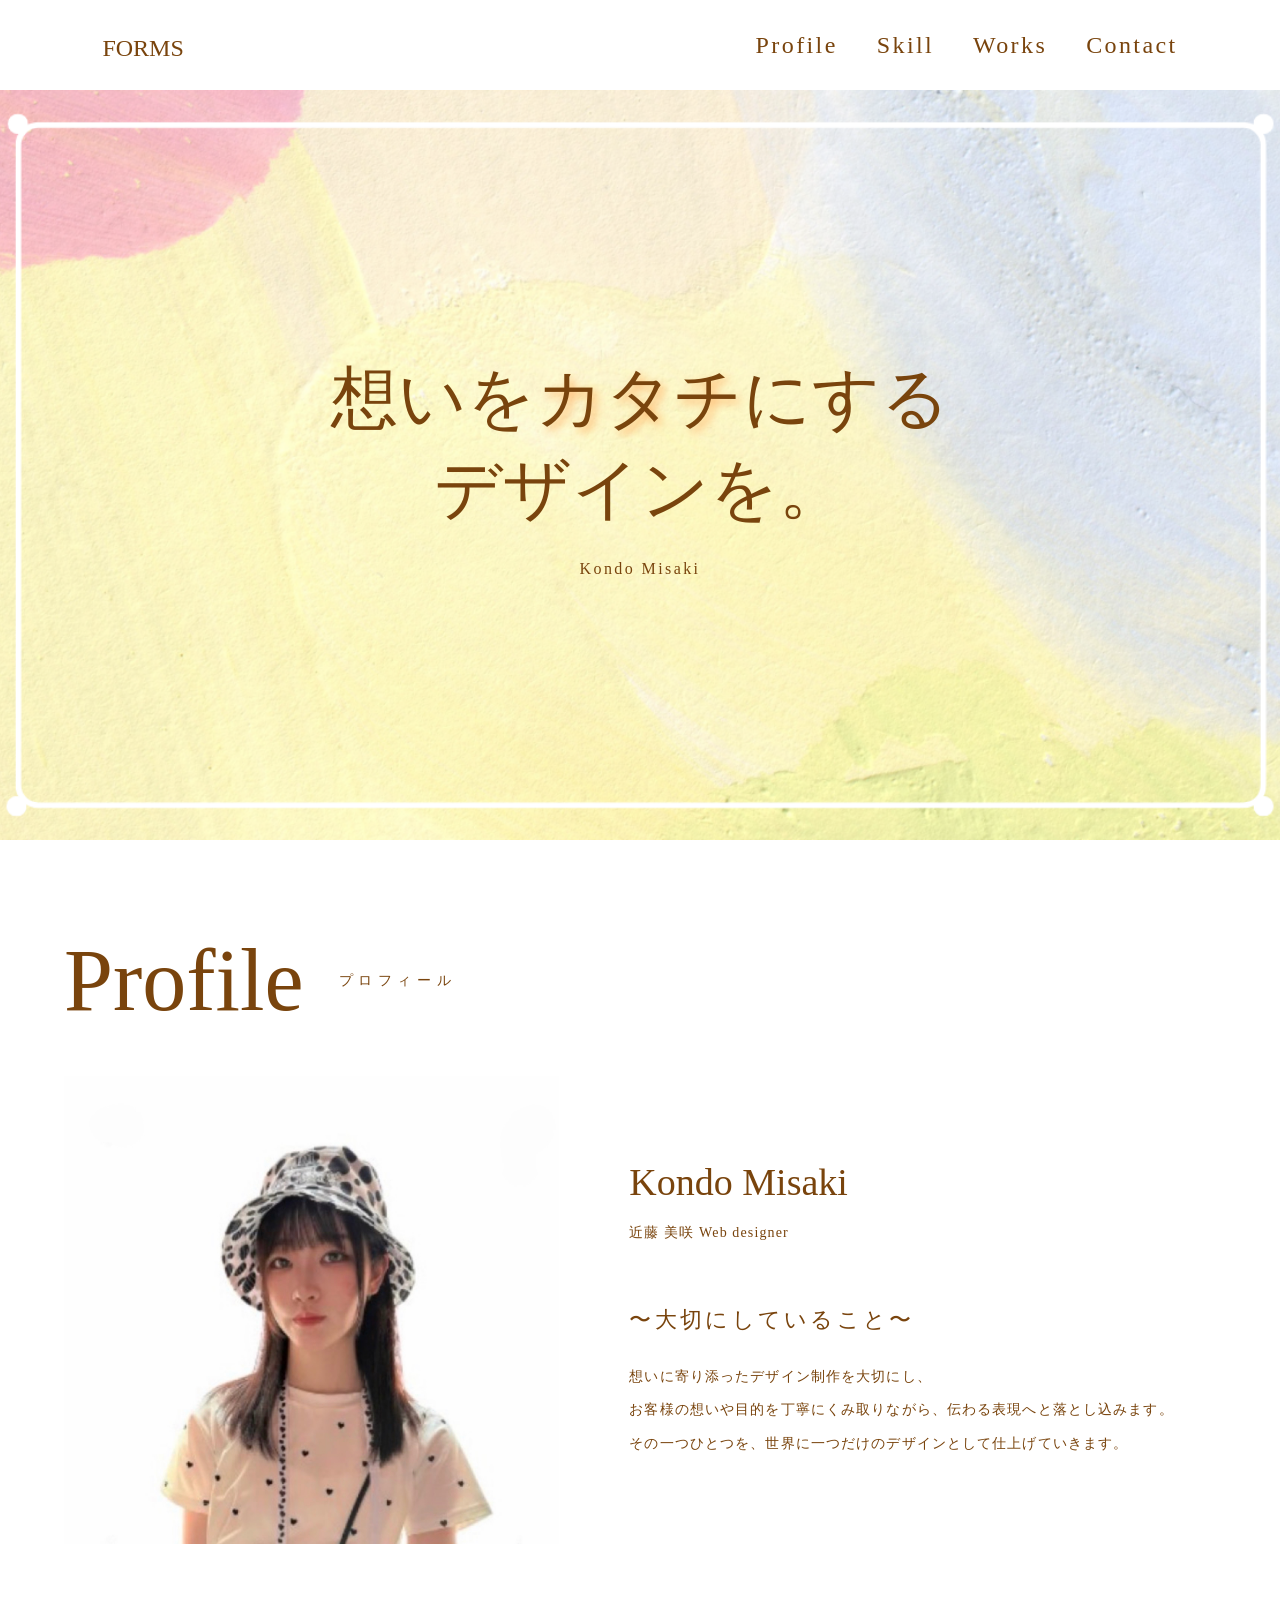
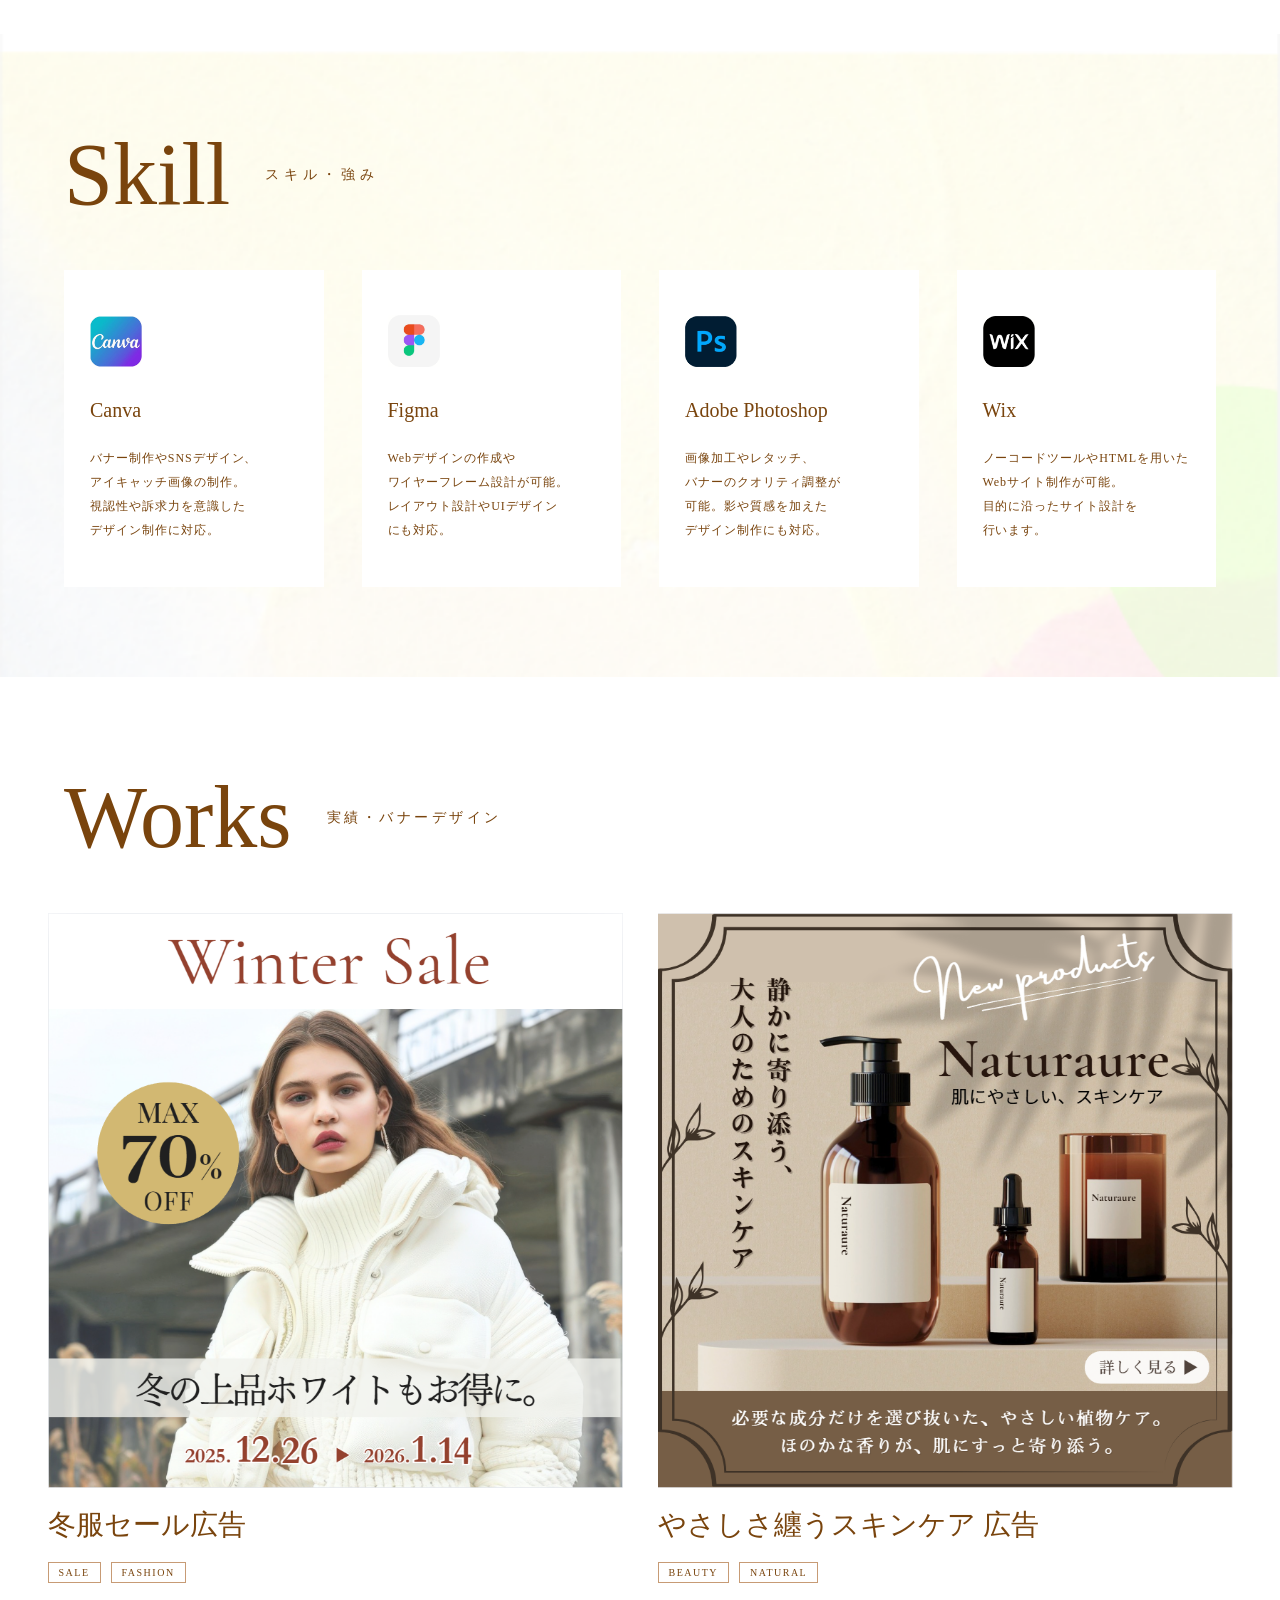
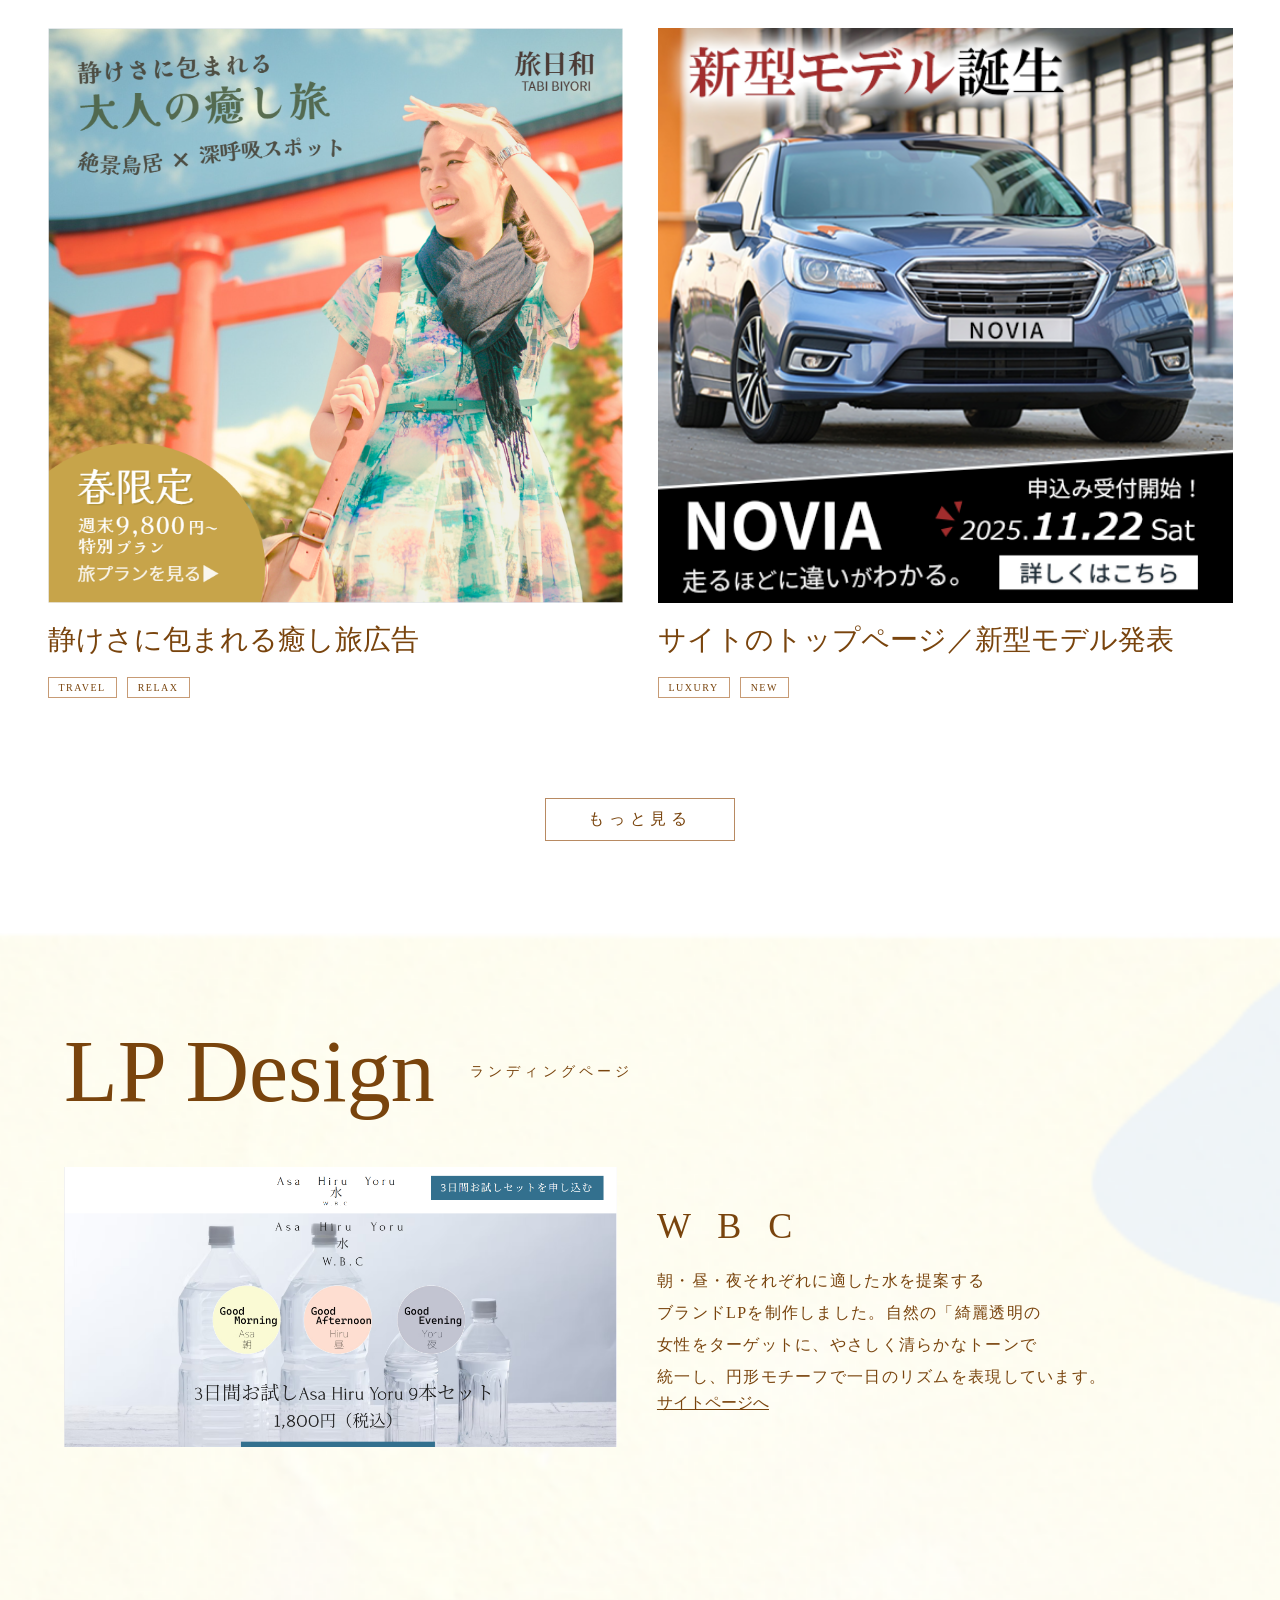
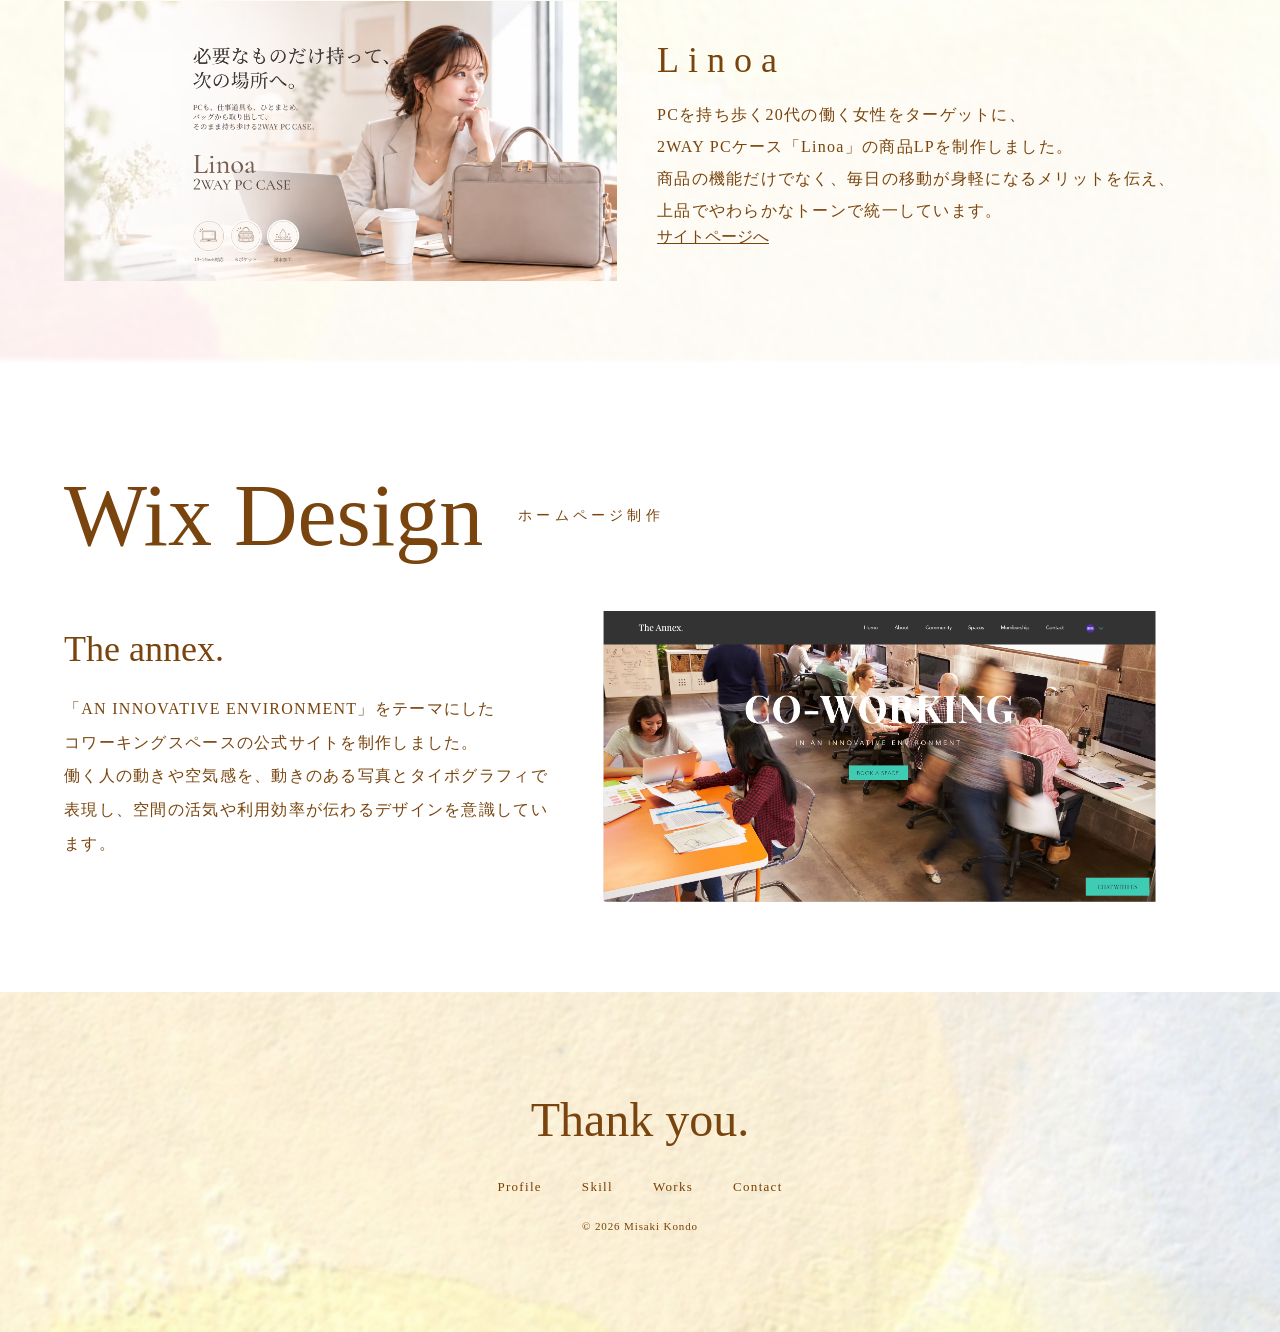
==== index.html @ 8330319a "Update index.html" ====
<!DOCTYPE html>
<html lang="ja">
  <head>
    <meta charset="utf-8">
    <meta name="viewport" content="width=device-width, initial-scale=1.0">
    <title>Portfolio Design</title>
    <link rel="stylesheet" href="css/portoforio.css">
    <link rel="icon" href="css/favicon02.png" type="css/png">
  </head>
    
  <body>
    <header class="header">
     <div class="header-inner">
       <h1 class="logo">
         <a href="#top">FORMS</a>
       </h1>

    <nav class="nav">
      <a href="#profile">Profile</a>
      <a href="#skill">Skill</a>
      <a href="#works">Works</a>
      <a href="contact.html">Contact</a>
    </nav>
  </div>
</header>

   <section id="top" class="hero">
    <div class="frame">
      <span class="dot-left-bottom"></span>
      <span class="dot-right-bottom"></span>

      <div>
        <h1 class="hero-text">
          想いを<span>カタチ</span>にする<br>
          デザインを。
        </h1>
        <p class="name">Kondo Misaki</p>
      </div>
    </div>
  </section>
    <section id="profile" class="profile">
  <div class="profile-title">
    <h2>Profile</h2>
    <span>プロフィール</span>
  </div>

  <div class="profile-inner">
    <div class="profile-image">
      <img src="css/profile.JPEG" alt="プロフィール写真">
    </div>

    <div class="profile-text">
      <h3>Kondo Misaki</h3>
      <p class="job">近藤 美咲  Web designer</p>

      <h4>〜大切にしていること〜</h4>

      <p>
        想いに寄り添ったデザイン制作を大切にし、<br>
        お客様の想いや目的を丁寧にくみ取りながら、伝わる表現へと落とし込みます。<br>
        その一つひとつを、世界に一つだけのデザインとして仕上げていきます。
      </p>
    </div>
  </div>
</section>
<section id="skill" class="skill">
  <div class="skill-title">
    <h2>Skill</h2>
    <span>スキル・強み</span>
  </div>

  <div class="skill-list">
    <div class="skill-card">
      <img src="css/canva.png" alt="Canva">
      <h3>Canva</h3>
      <p>
        バナー制作やSNSデザイン、<br>
        アイキャッチ画像の制作。<br>
        視認性や訴求力を意識した<br>
        デザイン制作に対応。
      </p>
    </div>

    <div class="skill-card">
      <img src="css/figma.png" alt="Figma">
      <h3>Figma</h3>
      <p>
        Webデザインの作成や<br>
        ワイヤーフレーム設計が可能。<br>
        レイアウト設計やUIデザイン<br>
        にも対応。
      </p>
    </div>

    <div class="skill-card">
      <img src="css/Photoshop.png" alt="Adobe Photoshop">
      <h3>Adobe Photoshop</h3>
      <p>
        画像加工やレタッチ、<br>
        バナーのクオリティ調整が<br>
        可能。影や質感を加えた<br>
        デザイン制作にも対応。
      </p>
    </div>

    <div class="skill-card">
      <img src="css/wix.png" alt="Wix">
      <h3>Wix</h3>
      <p>
        ノーコードツールやHTMLを用いた<br>
        Webサイト制作が可能。<br>
        目的に沿ったサイト設計を<br>
        行います。
      </p>
    </div>
  </div>
</section>

<section id="works" class="works">
  <div class="works-title">
    <h2>Works</h2>
    <span>実績・バナーデザイン</span>
  </div>

 <!-- 最初から表示 -->
  <div class="works-list">
    <div class="work-item"
         data-title="冬服セール広告"
         data-purpose="SNS上でSALEを認識させ、サイトへのアクセス・クリックを促し、購入につなげること。"
         data-media="Instagram（フィード投稿/広告）"
         data-target="20代後半〜30代前半の都内勤務の女性。
                      淡色コーデや大人っぽいキレイめシンプルを好み、安さよりも上質さや品の良さを重視する層を想定しています。"
         data-message="ブランドの上品な世界観を保ちながら、冬の上質なアイテムを特別価格で購入できること。"
         data-point="ホワイト・ベージュ・グレージュの淡いニュアンスカラーで統一。
                     70%OFFはアンティークゴールドで強調しながら上品さを維持しました。
                     欧文フォントや余白を活かし、静かな空気感とブランドらしい高級感を表現しています。"
         data-tool="Canva"
      　 data-time="約3時間">
      
     <img src="css/work01.jpg.png" alt="冬服セール広告">
     <h3>冬服セール広告</h3>
     
     <div class="tags">
        <span>SALE</span>
        <span>FASHION</span>
     </div>
    </div>

    <div class="work-item"
     　  data-title="やさしさ纏うスキンケア 広告"
         data-purpose="SNS上で商品のナチュラルでやさしい使用感を視覚的に伝え、商品詳細ページへの遷移（クリック）を促すこと。"
         data-media="Instagram（フィード投稿/広告）"
         data-target="30代都内勤務の女性。
                       忙しい毎日の中で肌のゆらぎを感じており、肌への負担が少ない成分やオーガニック系のスキンケアを重視。
                      Instagramで商品を知った際は、成分やブランドのこだわりまで確認してから購入を検討する慎重な層を想定しています。"
  　　   data-message="やさしい植物成分で、肌にそっと寄り添うスキンケアできること。"
         data-point="背景と商品の色調を統一し、ナチュラルで穏やかな印象に仕上げました。
                     文字にはダークブラウンを使用し、落ち着きと上品さを演出。「やさしさ」「肌にとけこむ」といった感覚的な表現で使用感を想起させ、背景にはリーフシャドウを取り入れることで、自然光の柔らかさと上質感を表現しています。"
         data-tool="Canva"
      　 data-time="約4時間">
      
      <img src="css/work02.jpg.png" alt="スキンケア広告">
      <h3>やさしさ纏うスキンケア 広告</h3>
      <div class="tags">
        <span>BEAUTY</span>
        <span>NATURAL</span>
      </div>
    </div>

    <div class="work-item"
      data-title="静けさに包まれる癒し旅広告"
      data-purpose="旅行プランの魅力を視覚的に伝え、旅行プラン詳細ページへのクリックを促すこと。"
      data-media="Instagram（フィード投稿／広告）"
      data-target="都内で働く28歳の事務職女性。
                   日々の忙しさから心身の疲れを感じており、派手な旅行や写真映えよりも、自分自身を整えられる癒しの時間を求めている層を想定。神社や自然が好きで、Instagramの旅行アカウントや癒し系の旅コンテンツを日常的に閲覧している女性をターゲットにしています。"
      data-message="深呼吸したくなるような自然と神社に触れ、心を整えられる癒し旅。"
      data-point="鳥居の赤と背景のブルーを活かすため、テキスト部分には柔らかなクリーム系のカラーを使用し、落ち着いたブラウンの文字で癒しとレトロ感を表現しました。「旅日和」のロゴと葉のモチーフを取り入れ、季節感とデザイン全体の統一感を演出。写真を画面いっぱいに配置することで、旅先の空気感や開放感が伝わるレイアウトにしています。また、旅の情景を想像できる具体的な言葉を取り入れ、バナーを見た瞬間に旅先で過ごす時間をイメージできるよう意識しました。"
      data-tool="Canva"
      data-time="約3時間">
      
      <img src="css/work03.jpg.png" alt="旅行広告">
      <h3>静けさに包まれる癒し旅広告</h3>
      <div class="tags">
        <span>TRAVEL</span>
        <span>RELAX</span>
      </div>
    </div>

    <div class="work-item"
         data-title="新型モデル発表"
         data-purpose="ユーザーが「NOVIAの新型車についてもっと知りたい」と感じ、実際に詳細ページをクリックし、試乗・申込み・購入などの行動につなげること。"
         data-media="自社公式サイトのトップページ"
         data-target="40代男性。会社員（都心勤務） 平日は仕事で車を使う機会が少ないが、 週末には家族とのドライブや趣味の時間を楽しみたい層。 
                      仕事でも家庭でも“安心感と信頼”を大切にし、見た目だけでなく品質・性能にもこだわるタイプを想定しています。"
         data-message="NOVIAの新型モデルが登場した というニュース。"
         data-point="写真の印象を壊さないシンプルな構成。黒帯レイアウトでコントラストを強調。赤文字＋白文字の配色バランス。ナンバープレートにブランド名を配置し信頼感を演出。"
         data-tool="Photoshop"
      　 data-time="約4時間">
      
      <img src="css/work04.jpg.png" alt="車サイト">
      <h3>サイトのトップページ／新型モデル発表</h3>
      <div class="tags">
        <span>LUXURY</span>
        <span>NEW</span>
      </div>
    </div>

    <div class="work-item hidden-work"
         data-title="秋のご褒美キャンプ広告"
         data-purpose="期間限定のキャンププランへの興味を高め、詳細ページへのクリックを促すこと。"
         data-media="Instagram（フィード投稿/広告）"
         data-target="20代の女性。SNS投稿や写真映え、友人との共有を楽しむ層。社会人1〜5年目程度で、気軽に楽しめる非日常体験や週末レジャーを求めている人を想定しています。"
     　　data-message="自然の中で、1泊2日BBQ付きの特別な週末を気軽に楽しめること。"
         data-point="緑色をアクセントに使用し、自然や安心感を印象づけ。
                    “自然の中での体験＝癒しと楽しさ”を一目で伝えられるよう構成。
                     期間限定やBBQ付きなどの具体的な情報を入れ、行動を促す導線を意識しました。"
         data-tool="Canva"
      　 data-time="約3時間">
      
      <img src="css/work05.jpg.png" alt="キャンプ広告">
      <h3>秋のご褒美キャンプ広告</h3>
      <div class="tags">
        <span>TRAVEL</span>
        <span>OUTDOOR</span>
      </div>
    </div>

    <div class="work-item hidden-work"
      　 data-title="映画・音楽コンテンツ告知"
         data-purpose="Instagramストーリーズ上で映画や音楽などのコンテンツの世界観を印象的に伝え、作品への興味・関心を高めること。"
         data-media="Instagramストーリーズ広告"
         data-target="25歳の会社員女性。仕事帰りなどにInstagramを見ることが多く、映画や音楽が好きな人。日常の中にある心が動く瞬間を大切にし、共感した映像や投稿をシェアすることも楽しむ層を想定しています。"
         data-message="日常の中にある『心が動く一瞬の美しさ』を感じてもらうこと。"
         data-point="背景の奥行きと光の流れによって、世界が動き出すような瞬間を表現しました。白とゴールドを基調にすることで透明感と上質感を演出し、英語タイトル「THE MOMENT BEGINS」で映画のような余韻を表現。ハッシュタグを取り入れることでInstagramストーリーズに馴染む親しみやすさを持たせ、スマートフォンの縦長画面でも世界観が印象に残るよう、余白と文字配置のバランスを意識しました。"
         data-tool="Photoshop"
      　 data-time="約3時間">
      
      <img src="css/work06.jpg.png" alt="映画・音楽コンテンツ告知">
      <h3>映画・音楽コンテンツ告知</h3>
      <div class="tags">
        <span>ENTERTAINMENT</span>
        <span>MOVIE</span>
      </div>
    </div>

    <div class="work-item hidden-work"
         data-title="夏期講習広告"
         data-purpose="夏期講習への関心を高め、申込ページへのアクセスと申込フォームの送信につなげること。"
         data-media="塾の公式サイト（トップページ／夏期講習特設ページ）"
         data-target="中学2〜3年生の受験生。部活動の引退をきっかけに本格的な受験勉強を意識し始め、志望校はある程度決まっているものの、苦手科目や今後の学習に不安を感じている層を想定しています。"
         data-message="7/20開講。7/18までの申込で教材費無料。"
         data-point="「7/20 Sat. START!」を視覚の入口として配置し、「開始日 → 教材費無料 → 夏期講習」の順に情報を読み取れるよう視線の流れを設計しました。写真の明るさとブルーを基調とした配色で、教育サービスとしての清潔感と信頼感を演出。
                     さらに「教材費無料」には濃いブルーを使用し、申込期限とあわせて特典の価値が一目で伝わるよう意識しました。"
         data-tool="Canva"
      　 data-time="約3時間">
      
      <img src="css/work07.jpg.png" alt="夏期講習広告">
      <h3>夏期講習広告</h3>
      <div class="tags">
        <span>EDUCATION</span>
        <span>SCHOOL</span>
      </div>
    </div>

    <div class="more-btn-wrap">
     <button type="button" id="moreBtn" class="more-btn">
       もっと見る
     </button>
    </div>
  </div>

</section>

<!-- Works 詳細ポップアップ -->
<div class="work-modal" id="workModal">

  <div class="work-modal-overlay"></div>

  <div class="work-modal-content">

    <button type="button"
            class="work-modal-close"
            aria-label="閉じる">
      ×
    </button>

    <div class="work-modal-image">
      <img id="modalImage" src="" alt="">
    </div>

    <div class="work-modal-text">

      <p class="modal-label">WORK DETAIL</p>

      <h2 id="modalTitle"></h2>

        <dl class="work-detail">
          
        <div>
          <dt>目的</dt>
          <dd id="modalPurpose"></dd>
        </div>

        <div>
          <dt>掲載媒体</dt>
          <dd id="modalMedia"></dd>
        </div>

        <div>
          <dt>ターゲット</dt>
          <dd id="modalTarget"></dd>
        </div>

        <div>
         <dt>訴求内容</dt>
         <dd id="modalMessage"></dd>
        </div>

        <div>
          <dt>制作ポイント</dt>
          <dd id="modalPoint"></dd>
        </div>

        <div>
          <dt>使用ツール</dt>
          <dd id="modalTool"></dd>
        </div>
        
        <div>
          <dt>制作時間</dt>
          <dd id="modalTime"></dd>
        </div>

      </dl>

    </div>

  </div>
</div>

<section class="lp-design">
  <div class="lp-title">
    <h2>LP Design</h2>
    <span>ランディングページ</span>
  </div>

  <div class="lp-list">

    <!-- 1作品目：WBC -->
    <div class="lp-inner lp-work"
     data-title="WBC"
     data-purpose="朝・昼・夜それぞれの生活シーンに合わせた商品の魅力を伝え、商品購入につなげること。"
     data-media="ランディングページ"
     data-target="自然体で上質な暮らしを好み、日常の中で健康や美容を意識している女性を想定しています。"
     data-message="朝・昼・夜、それぞれの時間に寄り添う水のある暮らし。"
     data-point="自然の『綺麗透明』をイメージし、やさしく清らかなトーンで統一しました。朝・昼・夜それぞれに適した水を円形モチーフで表現し、一日の流れが視覚的に伝わるよう意識しています。"
     data-time="約2週間"
     data-tool="デザイン：Figma ／ 実装：Wix">

      <div class="lp-image">
          <img src="css/lp-design.jpg.png" alt="WBCランディングページ">
      </div>

      <div class="lp-text">
        <h3>W B C</h3>

        <p>
          朝・昼・夜それぞれに適した水を提案する<br>
          ブランドLPを制作しました。自然の「綺麗透明の<br>
          女性をターゲットに、やさしく清らかなトーンで<br>
          統一し、円形モチーフで一日のリズムを表現しています。
        </p>

        <a
          href="https://miss20020422.wixsite.com/w-b-c"
          class="lp-site-btn"
          target="_blank"
          rel="noopener noreferrer">
          サイトページへ
        </a>
      </div>

    </div>


    <!-- 2作品目：Linoa -->
    <div class="lp-inner lp-work lp-second"
     data-title="Linoa"
     data-purpose="PCを持ち歩く働く女性に、2WAY PCケースの機能性と持ち運びやすさを伝え、商品購入につなげること。"
     data-media="ランディングページ"
     data-target="PCを持ち歩く20代の働く女性。通勤や外出時にPCや仕事道具を持ち歩くことが多く、機能性だけでなくデザイン性も重視する層を想定しています。"
     data-message="必要なものだけ持って、次の場所へ。毎日の移動を身軽にする2WAY PCケース。"
     data-point="働く女性をターゲットに、ベージュやブラウンを中心とした柔らかな配色で統一しました。商品の機能だけでなく、実際の使用シーンをイメージできる写真やコピーを取り入れ、上品さと使いやすさの両方が伝わるよう意識しています。"
     data-time="約2週間"
     data-tool="デザイン：Figma ／ 実装：Wix">

      <div class="lp-image">
          <img src="css/lp-design02.jpg.png" alt="Linoaランディングページ">
      </div>

      <div class="lp-text">
        <h3>Linoa</h3>

        <p>
          PCを持ち歩く20代の働く女性をターゲットに、<br>
          2WAY PCケース「Linoa」の商品LPを制作しました。<br>
          商品の機能だけでなく、毎日の移動が身軽になるメリットを伝え、<br>
          上品でやわらかなトーンで統一しています。
        </p>
        
        <a
          href="https://miss20020422.wixsite.com/linoa-2way-pc-case"
          class="lp-site-btn"
          target="_blank"
          rel="noopener noreferrer">
          サイトページへ
        </a>
      </div>

    </div>

  </div>
</section>
    
<section class="wix-design">
  <div class="wix-title">
    <h2>Wix Design</h2>
    <span>ホームページ制作</span>
  </div>

<div class="wix-list">

  <!-- 最初から表示する作品 -->
  <div class="wix-inner">
    <div class="wix-text">
      <h3>The annex.</h3>

      <p>
        「AN INNOVATIVE ENVIRONMENT」をテーマにした<br>
        コワーキングスペースの公式サイトを制作しました。<br>
        働く人の動きや空気感を、動きのある写真とタイポグラフィで<br>
        表現し、空間の活気や利用効率が伝わるデザインを意識しています。
      </p>
    </div>

    <div class="wix-image">
      <a
        href="https://miss20020422.wixsite.com/the-annex"
        target="_blank"
        rel="noopener noreferrer"
      >
       <img src="css/wix-design.jpg.png" alt="Wix制作実績">
      </a>
    </div>
  </div>

  <!-- 追加作品：最初は非表示 -->
   <div class="wix hidden-wix-work">
    <!-- 追加作品 -->
   </div>
</div>

<!--
<div class="wix-more-btn-wrap">
  <button type="button" id="wixMoreBtn" class="more-btn">
    もっと見る
  </button>
</div>
-->
</section>

<footer class="footer">
  <div class="footer-inner">
    <h2>Thank you.</h2>

    <nav class="footer-nav">
      <a href="#profile">Profile</a>
      <a href="#skill">Skill</a>
      <a href="#Works">Works</a>
      <a href="#contact-form.html">Contact</a>
    </nav>

    <p class="copy">© 2026 Misaki Kondo</p>
  </div>
</footer>

<script>
document.addEventListener("DOMContentLoaded", function () {

  /* =========================
     バナー「もっと見る」
  ========================= */

  const moreBtn = document.getElementById("moreBtn");
  const hiddenWorks = document.querySelectorAll(".hidden-work");

  if (moreBtn) {
    moreBtn.addEventListener("click", function () {

      hiddenWorks.forEach(function (work) {
        work.classList.add("show");
      });

      moreBtn.style.display = "none";
    });
  }


  /* =========================
     Works 詳細モーダル
  ========================= */

  const workItems = document.querySelectorAll(".work-item");
  const workModal = document.getElementById("workModal");

  const modalImage = document.getElementById("modalImage");
  const modalTitle = document.getElementById("modalTitle");
  const modalPurpose = document.getElementById("modalPurpose");
  const modalMedia = document.getElementById("modalMedia");
  const modalTarget = document.getElementById("modalTarget");
  const modalMessage = document.getElementById("modalMessage");
  const modalPoint = document.getElementById("modalPoint");
  const modalTool = document.getElementById("modalTool");
  const modalTime = document.getElementById("modalTime");

  const modalClose = document.querySelector(".work-modal-close");
  const modalOverlay = document.querySelector(".work-modal-overlay");


  if (workModal) {

    workItems.forEach(function (item) {

      const image = item.querySelector("img");

      if (!image) return;

      image.addEventListener("click", function () {

        modalImage.src = image.src;
        modalImage.alt = image.alt;

        modalTitle.textContent =
          item.dataset.title || "";

        modalPurpose.textContent =
          item.dataset.purpose || "";

        modalMedia.textContent =
          item.dataset.media || "";

        modalTarget.textContent =
          item.dataset.target || "";

        modalMessage.textContent =
          item.dataset.message || "";

        modalPoint.textContent =
          item.dataset.point || "";

        modalTool.textContent =
          item.dataset.tool || "";

        modalTime.textContent =
          item.dataset.time || "";

        workModal.classList.add("show");

        document.body.style.overflow = "hidden";
      });

    });

  }


  /* =========================
     モーダルを閉じる
  ========================= */

  function closeWorkModal() {

    if (!workModal) return;

    workModal.classList.remove("show");

    document.body.style.overflow = "";
  }


  if (modalClose) {
    modalClose.addEventListener(
      "click",
      closeWorkModal
    );
  }


  if (modalOverlay) {
    modalOverlay.addEventListener(
      "click",
      closeWorkModal
    );
  }

});
</script>
    
<script>
  // LP作品
  const lpMoreBtn = document.getElementById("lpMoreBtn");
  const hiddenLpWorks =
    document.querySelectorAll(".hidden-lp-work");

  if (lpMoreBtn) {
    lpMoreBtn.addEventListener("click", function () {
      hiddenLpWorks.forEach(function (work) {
        work.classList.add("show");
      });

      lpMoreBtn.style.display = "none";
    });
  }

  // Wix作品
  const wixMoreBtn = document.getElementById("wixMoreBtn");
  const hiddenWixWorks =
    document.querySelectorAll(".hidden-wix-work");

  if (wixMoreBtn) {
    wixMoreBtn.addEventListener("click", function () {
      hiddenWixWorks.forEach(function (work) {
        work.classList.add("show");
      });

      wixMoreBtn.style.display = "none";
    });
  }
</body>
</script>
---- css/portoforio.css ----
@charset "utf-8";

/* =========================
   Reset CSS
========================= */
* {
  margin: 0;
  padding: 0;
  box-sizing: border-box;
}

html {
  scroll-behavior: smooth;
  scroll-padding-top: 90px;
}

body {
  margin: 0;
  padding-top: 90px;
}

img {
  max-width: 100%;
  height: auto;
}

a {
  color: inherit;
}

button,
input,
textarea {
  font: inherit;
}

/* =========================
   共通レイアウト
========================= */

.profile,
.skill,
.works,
.lp-design,
.wix-design {
  padding-top: 90px;
  padding-bottom: 90px;

  padding-left: max(5%, calc((100% - 1200px) / 2));
  padding-right: max(5%, calc((100% - 1200px) / 2));
}

.profile-title,
.skill-title,
.works-title,
.lp-title,
.wix-title {
  display: flex;
  align-items: center;
  gap: 35px;
  margin-bottom: 45px;
}

.profile-title h2,
.skill-title h2,
.works-title h2,
.lp-title h2,
.wix-title h2 {
  font-family: "Brush Script MT", cursive;
  font-size: 88px;
  font-weight: normal;
  margin: 0;
}

.header {
  position: fixed !important;
  top: 0 !important;
  left: 0;
  right: 0;

  width: 100%;
  height: 90px;
  padding: 0 8%;

  display: flex;
  align-items: center;

  background-color: #fff;
  box-sizing: border-box;
  z-index: 99999;
}

.header-inner {
  width: 100%;
  display: flex;
  justify-content: space-between;
  align-items: center;
}

.logo a{
  font-family: "Brush Script MT", cursive;
  font-size: 24px;
  text-decoration: none;
  color: #79440d;
  font-weight: normal;
 }

.nav a {
  margin-left: 35px;
  text-decoration: none;
  font-family: "Brush Script MT", cursive;
  color: #79440d;
  font-size: 24px;
  letter-spacing: 0.1em;
 }

.nav a:hover {
  opacity: 0.7;
 }
.hero {
      width: 100%;
      height: 750px;
      background-size: cover;
      background-position: center;
      position: relative;
      display: flex;
      justify-content: center;
      align-items: center;
      background-image: url("hero-bg.png.png");
 }

.hero-text {
  font-family:'Noto Serif JP',serif;
  font-size:67px;
  font-weight: 400;
  color: #79440d;
  text-align: center;
 }

.hero-text span {
  text-shadow:4px 4px 10px #FFB66B
}

 .name{
  font-family:'Noto Serif JP',serif;
  font-size:25px;
  font-weight: 400;
  color: #79440d;
  text-align: center;
 }

.title {
      color: #79440d;
      font-size: 38px;
      line-height: 1.8;
      letter-spacing: 0.12em;
      font-weight: normal;
 }

.name {
      margin-top: 25px;
      color: #79440d;
      font-size: 16px;
      letter-spacing: 0.15em;
 }

.profile {
  background: #fff;
  color: #79440d;
  font-family:'Noto Serif JP',serif;
 }

.profile-title span {
  font-size: 14px;
  letter-spacing: 0.4em;
 }

.profile-inner {
  display: flex;
  align-items: center;
  gap: 70px;
 }

.profile-image {
  width: 43%;
 }

.profile-image img {
  width: 100%;
  display: block;
 }

.profile-text {
  width: 50%;
 }

.profile-text h3 {
  font-size: 38px;
  font-weight: normal;
  margin-bottom: 12px;
 }

.profile-text .job {
  font-size: 14px;
  margin-bottom: 55px;
 }

.profile-text h4 {
  font-size: 22px;
  font-weight: normal;
  letter-spacing: 0.15em;
  margin-bottom: 25px;
 }

.profile-text p {
  font-size: 14px;
  line-height: 2.4;
  letter-spacing: 0.08em;
 }

.skill {
  background:
    url("skill.back.png") center / cover no-repeat;
  color: #79440d;
  font-family: 'Noto Serif JP', serif;
  position: relative;
}

.skill-title span {
  font-size: 14px;
  letter-spacing: 0.35em;
 }

.skill-list {
  display: grid;
  grid-template-columns: repeat(4, 1fr);
  gap: 38px;
 }

.skill-card {
  background: #fff;
  padding: 45px 26px;
  min-height: 250px;
 }

.skill-card img {
  width: 52px;
  height: 52px;
  object-fit: contain;
  margin-bottom: 28px;
 }

.skill-card h3 {
  font-size: 20px;
  font-weight: normal;
  margin-bottom: 24px;
 }

.skill-card p {
  font-size: 12px;
  line-height: 2;
  letter-spacing: 0.08em;
 }

 .works {
  background: #fff;
  color: #79440d;
  font-family:'Noto Serif JP',serif;
 }

.works-title span {
  font-size: 14px;
  letter-spacing: 0.25em;
 }

.works-list {
  display: grid;
  grid-template-columns: repeat(2, 575px);
  gap: 45px 35px;
  justify-content: center;
 }

.work-item img {
  width: 575px;
  aspect-ratio: 1 / 1;
  object-fit: cover;
  display: block;
 }

.work-item h3 {
  font-size: 28px;
  font-weight: normal;
  margin: 18px 0 18px;
 }

.tags {
  display: flex;
  gap: 10px;
 }

.tags span {
  border: 1px solid #c79b75;
  padding: 4px 10px;
  font-size: 10px;
  letter-spacing: 0.15em;
 }

.hidden-work {
  display: none;
}

.hidden-work.show {
  display: block;
}

.more-btn-wrap {
  grid-column: 1 / -1;   /* 2列分使う */
  display: flex;
  justify-content: center;
  margin-top: 55px;
 }

.lp-design {
  background-color: #fffdf4;
  background-image: url("LP.back.png");
  background-position: center;
  background-size: cover;
  background-repeat: no-repeat;
  color: #79440d;
  font-family: "Noto Serif JP", serif;
}

.lp-title span {
  font-size: 14px;
  letter-spacing: 0.3em;
 }

.lp-inner {
  display: flex;
  align-items: center;
  gap: 40px;
 }

.lp-image {
  width: 48%;
　overflow: hidden;
 }

.lp-image img {
   width: 100%;
   height: 280px;
   object-fit: cover;
   object-position: top;
 }

.lp-text {
  width: 45%;
  color: #79440d;
}

.lp-text h3 {
  margin: 0 0 18px;
  color: #79440d;
  font-family: "Noto Serif JP", serif;
  font-size: 36px;
  font-weight: normal;
  letter-spacing: 0.25em;
}

.lp-text p {
  margin: 0;
  color: #79440d;
  font-family: "Noto Serif JP", serif;
  font-size: 16px;
  line-height: 2;
  letter-spacing: 0.08em;
}

/* LP 2作品目 */
.lp-second {
  margin-top: 80px;
}

.wix-design {
  background: #fff;
  color: #79440d;
  font-family: 'Noto Serif JP', serif;
 }

.wix-title span {
  font-size: 14px;
  letter-spacing: 0.3em;
 }

.wix-inner {
  display: flex;
  align-items: center;
  gap: 55px;
 }

.wix-text {
  width: 42%;
 }

.wix-text h3 {
  font-size: 36px;
  font-weight: normal;
  margin-bottom: 22px;
 }

.wix-text p {
  font-size: 16px;
  line-height: 2.1;
  letter-spacing: 0.08em;
  margin-bottom: 25px;
 }

.wix-image {
  width: 48%;
 }

.wix-image img {
  width: 100%;
  display: block;
 }

 .site-btn {
  display: inline-block;
  margin-top: 20px;
  padding: 12px 38px;

  background: #fff;
  border: 1px solid #b88a62;
  color: #79440d;

  text-decoration: none;
  font-family: 'Noto Serif JP', serif;
  font-size: 16px;
  letter-spacing: 0.2em;

  transition: 0.3s;
}

.site-btn:hover {
  background: #79440d;
  color: #fff;
}

 .footer {
  background:
    url("back.footer.png") center / cover no-repeat;
  background-size: cover;
  background-position: center;
  padding: 100px 20px;
  text-align: center;
  color: #79440d;
  font-family: 'Noto Serif JP', serif;
 }

.footer-inner h2 {
  font-family: "Brush Script MT", cursive;
  font-size: 48px;
  font-weight: normal;
  margin-bottom: 30px;
 }

.footer-nav {
  margin-bottom: 25px;
 }

.footer-nav a {
  margin: 0 18px;
  text-decoration: none;
  color: #7a3f00;
  font-size: 13px;
  letter-spacing: 0.1em;
 }

.footer-nav a:hover {
  opacity: 0.7;
 }

.copy {
  font-size: 11px;
  letter-spacing: 0.08em;
 }

 /* LPの追加作品 */
.hidden-lp-work {
  display: none;
}

.hidden-lp-work.show {
  display: flex;
}

/* Wixの追加作品 */
.hidden-wix-work {
  display: none;
}

.hidden-wix-work.show {
  display: flex;
}

/* もっと見るボタンの位置 */
.lp-more-btn-wrap,
.wix-more-btn-wrap {
  display: flex;
  justify-content: center;
  margin-top: 55px;
}

/* 共通のもっと見るボタン */
.more-btn {
  display: inline-block;
  text-decoration: none;
  padding: 10px 42px;
  border: 1px solid #b88a62;
  background: #fff;
  color: #79440d;
  font-family: "Noto Serif JP", serif;
  font-size: 16px;
  letter-spacing: 0.3em;
  cursor: pointer;
}

.more-btn:hover {
  background: #79440d;
  color: #fff;
}

.lp-list,
.wix-list {
  display: flex;
  flex-direction: column;
  gap: 70px;
}

/* =========================
   Responsive
========================= */

/* ---------- タブレット ---------- */
@media screen and (max-width: 1024px) {

  .header {
    padding: 0 5%;
  }

  .nav a {
    margin-left: 20px;
    font-size: 20px;
  }

  .hero {
    height: 620px;
  }

  .hero-text {
    font-size: 52px;
  }

  .profile,
  .skill,
  .works,
  .lp-design,
  .wix-design {
    padding-left: 6%;
    padding-right: 6%;
  }

  .profile-inner {
    gap: 45px;
  }

  .skill-list {
    grid-template-columns: repeat(2, 1fr);
  }

  .works-list {
    grid-template-columns: repeat(2, 1fr);
    gap: 40px 30px;
  }

  .work-item img {
    width: 100%;
  }

  .lp-inner,
  .wix-inner {
    gap: 35px;
  }

  .lp-text p,
  .wix-text p {
    font-size: 14px;
  }
}


/* ---------- スマホ ---------- */
@media screen and (max-width: 768px) {

  html {
    scroll-padding-top: 80px;
  }

  body {
    padding-top: 80px;
  }

  /* ヘッダー */
  .header {
    height: 80px;
    padding: 0 4%;
  }

  .logo a {
    font-size: 20px;
  }

  .nav {
    display: flex;
    align-items: center;
    gap: 10px;
  }

  .nav a {
    margin-left: 0;
    font-size: 13px;
    letter-spacing: 0.03em;
  }


  /* HERO */
  .hero {
    height: 500px;
  }

  .hero-text {
    font-size: 36px;
    line-height: 1.6;
  }

  .name {
    margin-top: 20px;
    font-size: 13px;
  }


  /* 共通セクション */
  .profile,
  .skill,
  .works,
  .lp-design,
  .wix-design {
    padding-top: 60px;
    padding-bottom: 60px;
    padding-left: 6%;
    padding-right: 6%;
  }


  /* 共通タイトル */
  .profile-title,
  .skill-title,
  .works-title,
  .lp-title,
  .wix-title {
    gap: 16px;
    margin-bottom: 35px;
    flex-wrap: wrap;
  }

  .profile-title h2,
  .skill-title h2,
  .works-title h2,
  .lp-title h2,
  .wix-title h2 {
    font-size: 56px;
  }

  .profile-title span,
  .skill-title span,
  .works-title span,
  .lp-title span,
  .wix-title span {
    font-size: 11px;
    letter-spacing: 0.2em;
  }


  /* Profile */
  .profile-inner {
    flex-direction: column;
    align-items: stretch;
    gap: 35px;
  }

  .profile-image {
    width: 100%;
  }

  .profile-text {
    width: 100%;
  }

  .profile-text h3 {
    font-size: 30px;
  }

  .profile-text .job {
    margin-bottom: 30px;
  }

  .profile-text h4 {
    font-size: 18px;
  }

  .profile-text p {
    font-size: 13px;
    line-height: 2;
  }


  /* Skill */
  .skill-list {
    grid-template-columns: 1fr;
    gap: 20px;
  }

  .skill-card {
    min-height: auto;
    padding: 30px 24px;
  }

  .skill-card img {
    margin-bottom: 20px;
  }


  /* Works */
  .works-list {
    grid-template-columns: 1fr;
    gap: 45px;
  }

  .work-item img {
    width: 100%;
  }

  .work-item h3 {
    font-size: 20px;
    margin: 15px 0;
  }

  .more-btn-wrap {
    grid-column: 1;
    margin-top: 15px;
  }

  .more-btn {
    padding: 10px 30px;
    font-size: 14px;
  }


  /* LP */
  .lp-inner {
    flex-direction: column;
    align-items: stretch;
    gap: 30px;
  }

  .lp-image {
    width: 100%;
  }

  .lp-text {
    width: 100%;
  }

  .lp-text h3 {
    font-size: 28px;
  }

  .lp-text p {
    font-size: 14px;
    line-height: 2;
  }


  /* Wix */
  .wix-inner {
    flex-direction: column;
    align-items: stretch;
    gap: 30px;
  }

  .wix-text,
  .wix-image {
    width: 100%;
  }

  .wix-text h3 {
    font-size: 28px;
  }

  .wix-text p {
    font-size: 14px;
    line-height: 2;
  }


  /* Footer */
  .footer {
    padding: 60px 20px;
  }

  .footer-inner h2 {
    font-size: 40px;
    margin-bottom: 25px;
  }

  .footer-nav {
    display: flex;
    justify-content: center;
    flex-wrap: wrap;
    gap: 15px;
    margin-bottom: 22px;
  }

  .footer-nav a {
    margin: 0;
    font-size: 12px;
  }

  .copy {
    font-size: 10px;
  }
}


/* ---------- 小さいスマホ ---------- */
@media screen and (max-width: 480px) {

  .header {
    height: auto;
    min-height: 80px;
    padding: 12px 4%;
  }

  .header-inner {
    flex-direction: column;
    gap: 8px;
  }

  body {
    padding-top: 105px;
  }

  html {
    scroll-padding-top: 105px;
  }

  .nav {
    width: 100%;
    justify-content: center;
    gap: 12px;
  }

  .nav a {
    font-size: 12px;
  }

  .hero {
    height: 430px;
  }

  .hero-text {
    font-size: 30px;
  }

  .profile-title h2,
  .skill-title h2,
  .works-title h2,
  .lp-title h2,
  .wix-title h2 {
    font-size: 48px;
  }

  .profile-text h3,
  .lp-text h3,
  .wix-text h3 {
    font-size: 24px;
  }

  .work-item h3 {
    font-size: 18px;
  }

  .footer {
    padding: 45px 15px;
  }
}

/* =========================
   Works Modal
========================= */

.work-item img {
  cursor: pointer;
  transition: 0.3s;
}

.work-item img:hover {
  opacity: 0.85;
}

/* モーダル全体 */
.work-modal {
  position: fixed;
  inset: 0;
  z-index: 100000;

  display: none;
  align-items: center;
  justify-content: center;

  padding: 40px;
}

/* 開いた状態 */
.work-modal.show {
  display: flex;
}

/* 背景 */
.work-modal-overlay {
  position: absolute;
  inset: 0;
  background: rgba(50, 35, 20, 0.55);
}

/* 白いポップアップ */
.work-modal-content {
  position: relative;
  z-index: 1;

  width: min(1000px, 90vw);
  max-height: 90vh;

  display: grid;
  grid-template-columns: 1fr 1fr;
  gap: 45px;

  padding: 45px;

  background: #fffdf8;
  color: #79440d;

  font-family: "Noto Serif JP", serif;

  overflow-y: auto;
}

/* ×ボタン */
.work-modal-close {
  position: absolute;
  top: 15px;
  right: 20px;

  border: none;
  background: transparent;

  color: #79440d;
  font-size: 35px;
  line-height: 1;

  cursor: pointer;
}

/* 作品画像 */
.work-modal-image img {
  width: 100%;
  display: block;
}

/* DETAIL */
.modal-label {
  margin-bottom: 10px;

  font-size: 11px;
  letter-spacing: 0.3em;
}

/* タイトル */
.work-modal-text h2 {
  margin-bottom: 30px;

  font-size: 30px;
  font-weight: normal;
  line-height: 1.5;
}

/* 要件定義 */
.work-detail {
  margin: 0;
}

.work-detail div {
  padding: 18px 0;
  border-top: 1px solid #d8c0aa;
}

.work-detail div:last-child {
  border-bottom: 1px solid #d8c0aa;
}

.work-detail dt {
  margin-bottom: 8px;

  font-size: 13px;
  letter-spacing: 0.15em;
}

.work-detail dd {
  margin: 0;

  font-size: 14px;
  line-height: 1.9;
}

/* =========================
   Works Modal スマホ
========================= */

@media screen and (max-width: 767px) {

  .work-modal {
    padding: 20px;
  }

  .work-modal-content {
    width: 100%;
    max-height: 88vh;

    grid-template-columns: 1fr;
    gap: 25px;

    padding: 40px 25px 30px;
  }

  .work-modal-image {
    width: 100%;
  }

  .work-modal-image img {
    width: 100%;
  }

  .work-modal-text h2 {
    margin-bottom: 20px;
    font-size: 22px;
  }

  .work-detail div {
    padding: 14px 0;
  }

  .work-detail dt {
    font-size: 12px;
  }

  .work-detail dd {
    font-size: 13px;
    line-height: 1.8;
  }

  .work-modal-close {
    top: 10px;
    right: 15px;
    font-size: 30px;
  }
}
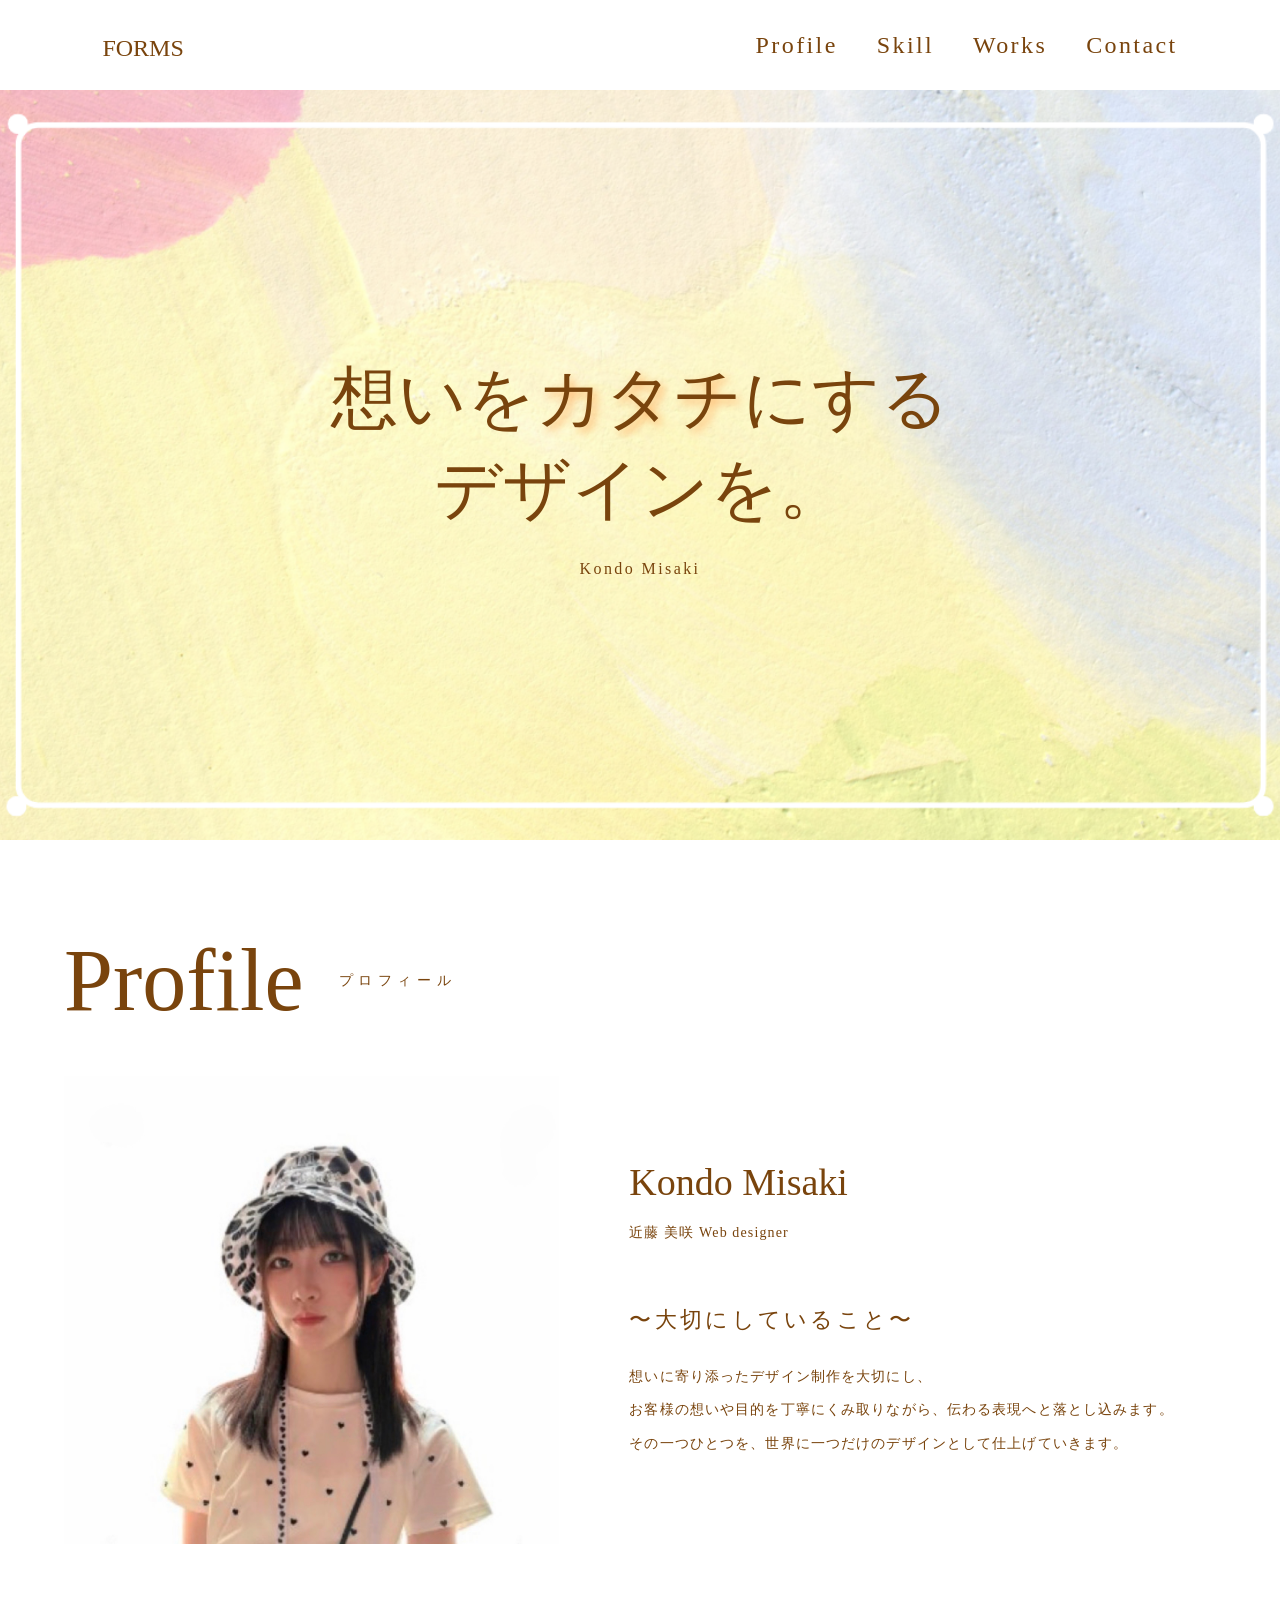
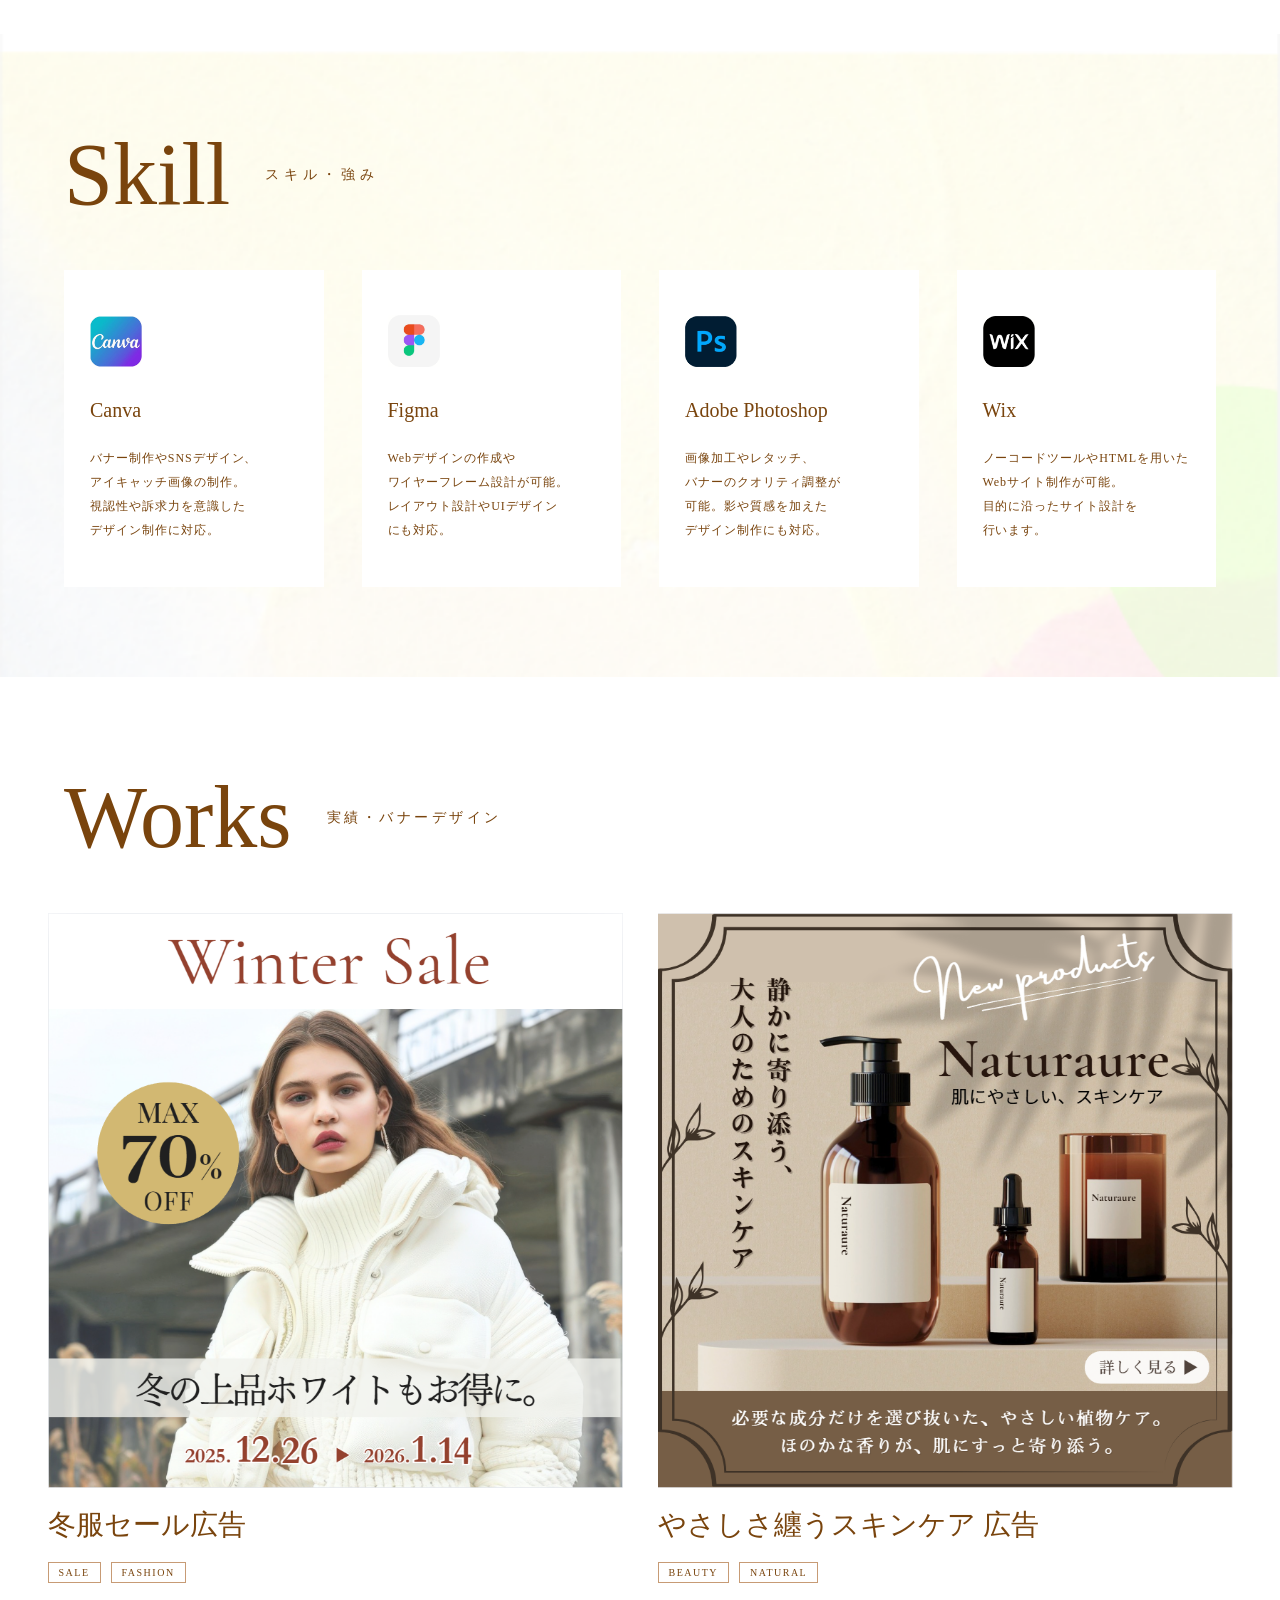
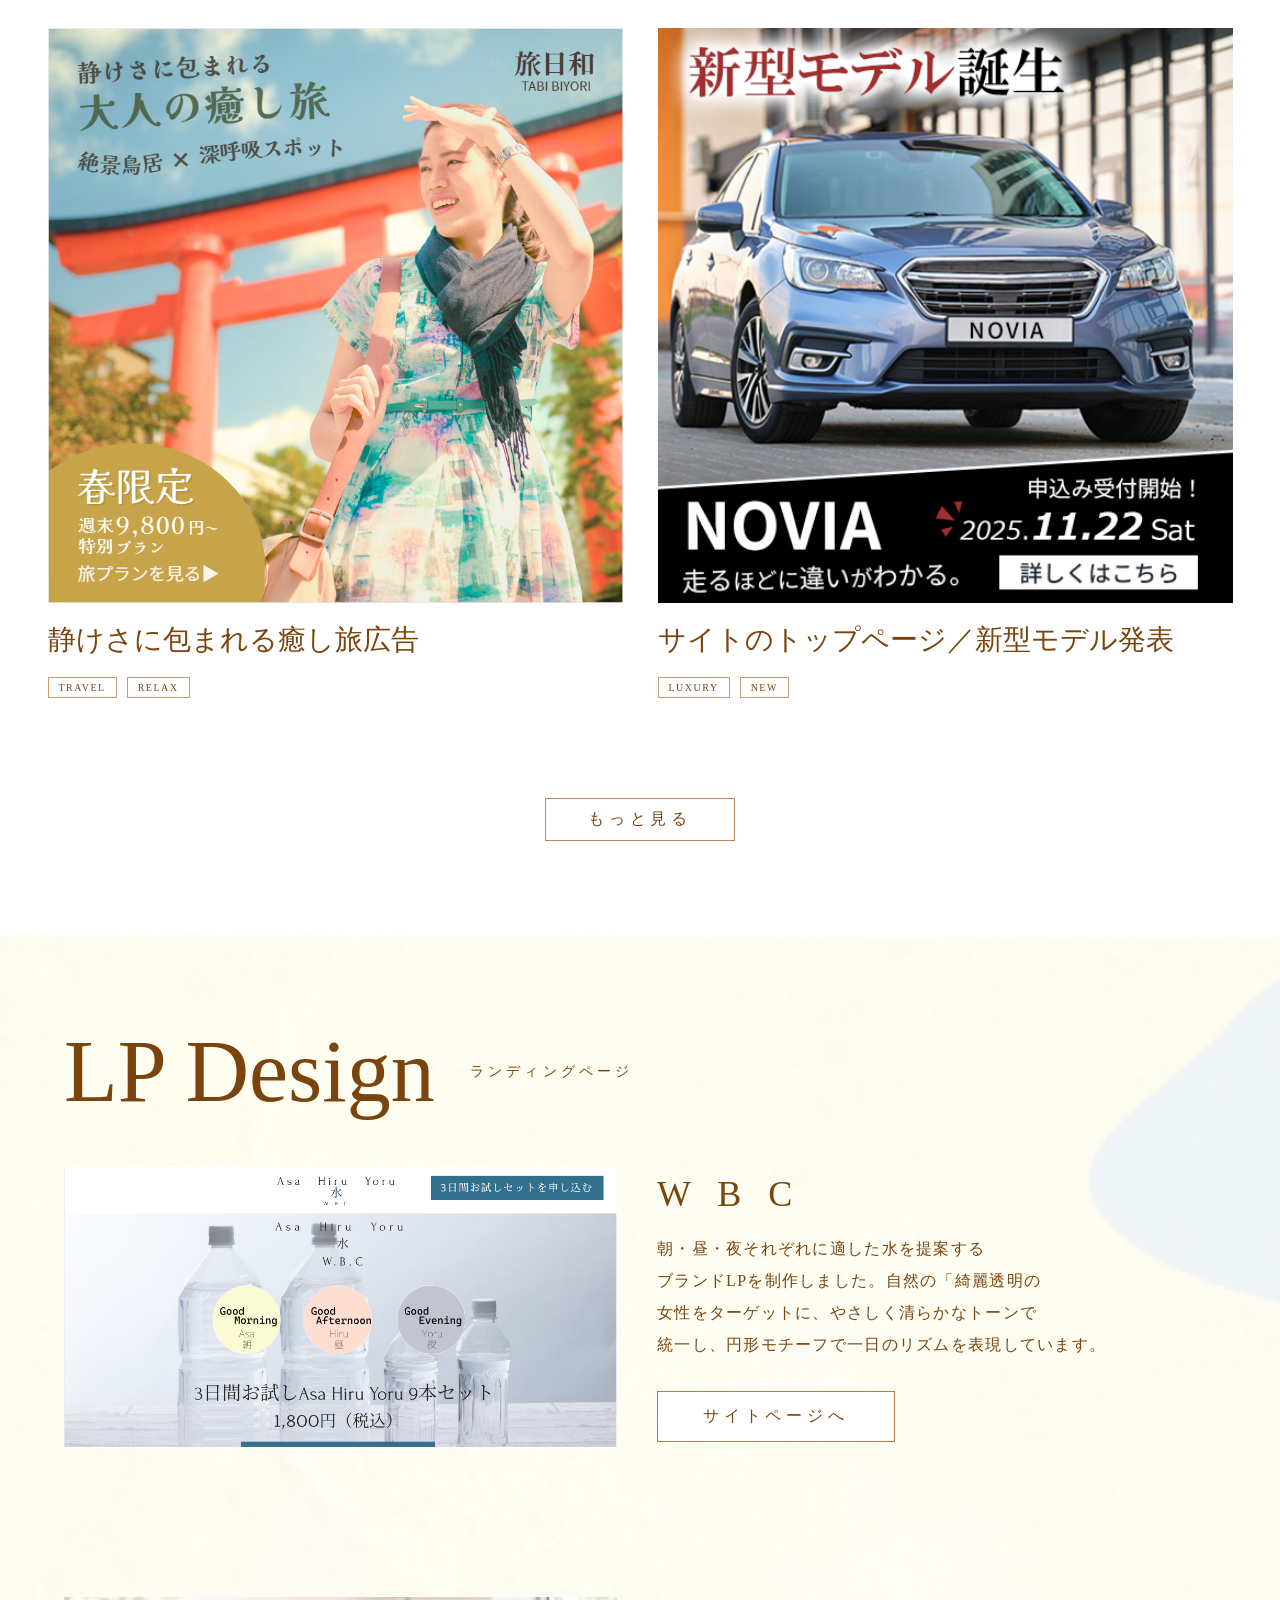
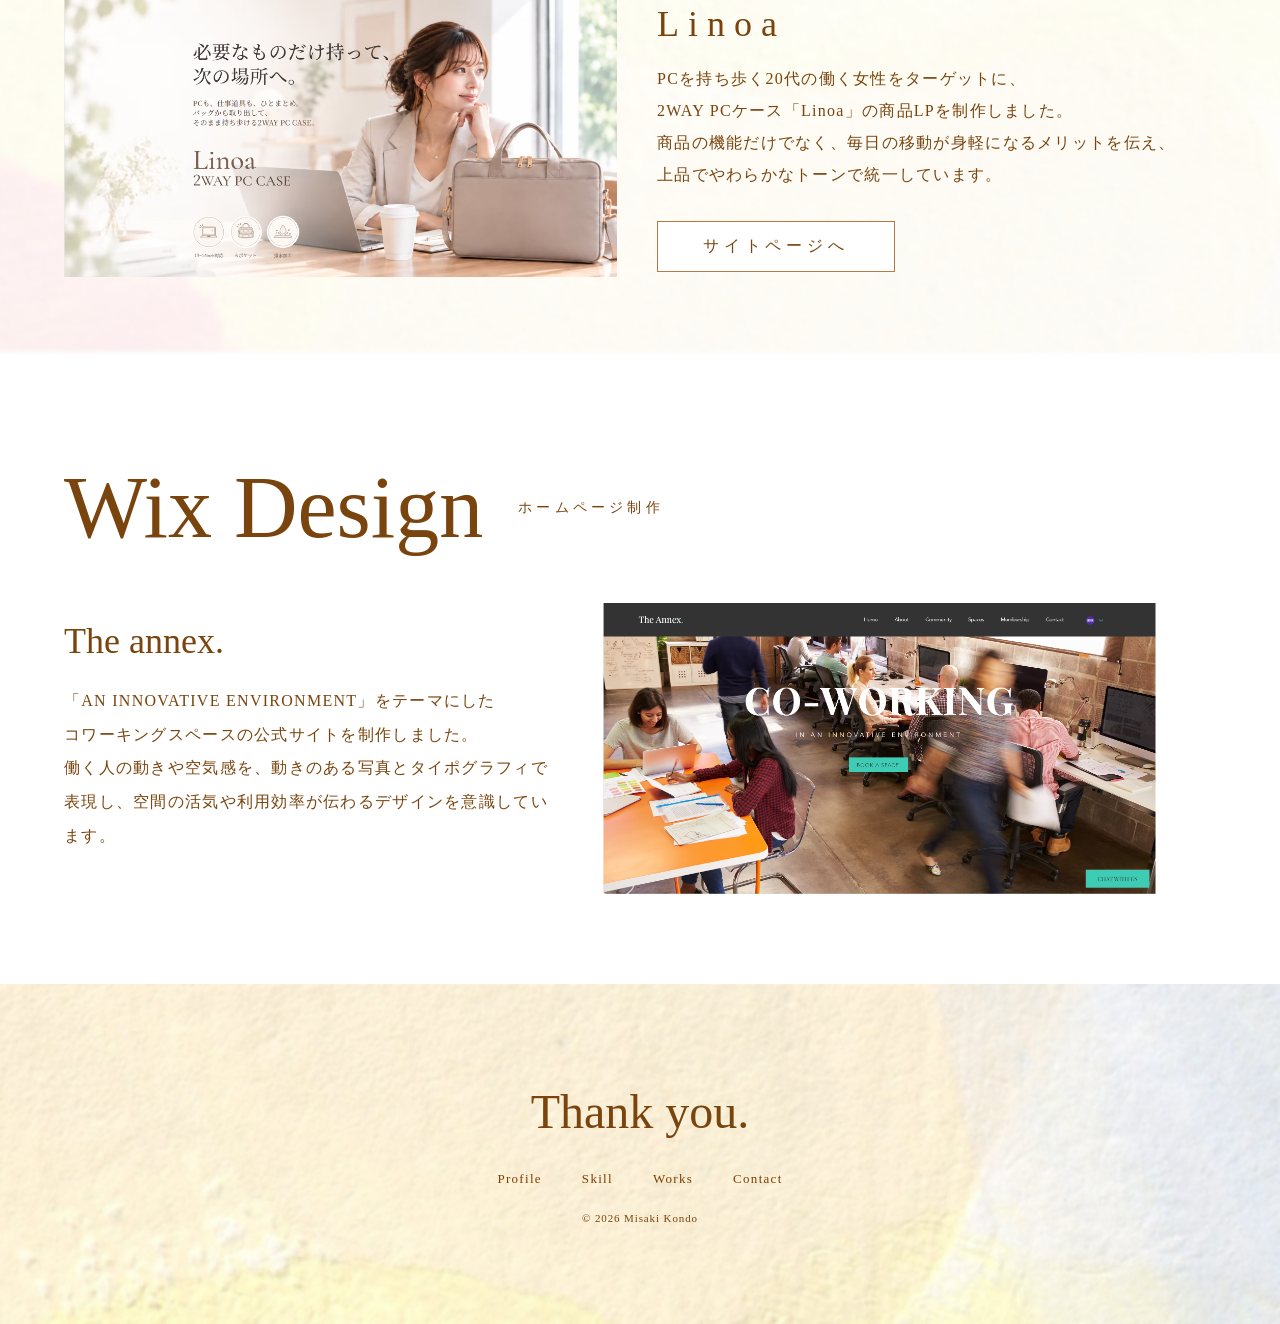
==== commit 8e20e8d9: "Update index.html" ====
--- a/index.html
+++ b/index.html
@@ -488,15 +488,13 @@
 document.addEventListener("DOMContentLoaded", function () {
 
   /* =========================
-     バナー「もっと見る」
+     もっと見る
   ========================= */
-
   const moreBtn = document.getElementById("moreBtn");
   const hiddenWorks = document.querySelectorAll(".hidden-work");
 
   if (moreBtn) {
     moreBtn.addEventListener("click", function () {
-
       hiddenWorks.forEach(function (work) {
         work.classList.add("show");
       });
@@ -507,10 +505,12 @@
 
 
   /* =========================
-     Works 詳細モーダル
+     WORK DETAIL モーダル
+     バナー + LP
   ========================= */
 
-  const workItems = document.querySelectorAll(".work-item");
+  const workItems = document.querySelectorAll(".work-item, .lp-work");
+
   const workModal = document.getElementById("workModal");
 
   const modalImage = document.getElementById("modalImage");
@@ -520,58 +520,56 @@
   const modalTarget = document.getElementById("modalTarget");
   const modalMessage = document.getElementById("modalMessage");
   const modalPoint = document.getElementById("modalPoint");
+  const modalTime = document.getElementById("modalTime");
   const modalTool = document.getElementById("modalTool");
-  const modalTime = document.getElementById("modalTime");
 
   const modalClose = document.querySelector(".work-modal-close");
   const modalOverlay = document.querySelector(".work-modal-overlay");
 
 
-  if (workModal) {
-
-    workItems.forEach(function (item) {
-
-      const image = item.querySelector("img");
-
-      if (!image) return;
-
-      image.addEventListener("click", function () {
-
-        modalImage.src = image.src;
-        modalImage.alt = image.alt;
-
-        modalTitle.textContent =
-          item.dataset.title || "";
-
-        modalPurpose.textContent =
-          item.dataset.purpose || "";
-
-        modalMedia.textContent =
-          item.dataset.media || "";
-
-        modalTarget.textContent =
-          item.dataset.target || "";
-
-        modalMessage.textContent =
-          item.dataset.message || "";
-
-        modalPoint.textContent =
-          item.dataset.point || "";
-
-        modalTool.textContent =
-          item.dataset.tool || "";
-
-        modalTime.textContent =
-          item.dataset.time || "";
-
-        workModal.classList.add("show");
-
-        document.body.style.overflow = "hidden";
-      });
+  /* 作品画像をクリック */
+  workItems.forEach(function (item) {
+
+    const image = item.querySelector("img");
+
+    if (!image) return;
+
+    image.addEventListener("click", function () {
+
+      modalImage.src = image.src;
+      modalImage.alt = image.alt;
+
+      modalTitle.textContent =
+        item.dataset.title || "";
+
+      modalPurpose.textContent =
+        item.dataset.purpose || "";
+
+      modalMedia.textContent =
+        item.dataset.media || "";
+
+      modalTarget.textContent =
+        item.dataset.target || "";
+
+      modalMessage.textContent =
+        item.dataset.message || "";
+
+      modalPoint.textContent =
+        item.dataset.point || "";
+
+      modalTime.textContent =
+        item.dataset.time || "";
+
+      modalTool.textContent =
+        item.dataset.tool || "";
+
+      workModal.classList.add("show");
+
+      document.body.style.overflow = "hidden";
 
     });
 
-  }
+  });
 
 
   /* =========================
@@ -580,61 +578,21 @@
 
   function closeWorkModal() {
 
-    if (!workModal) return;
-
     workModal.classList.remove("show");
 
     document.body.style.overflow = "";
+
   }
 
 
   if (modalClose) {
-    modalClose.addEventListener(
-      "click",
-      closeWorkModal
-    );
+    modalClose.addEventListener("click", closeWorkModal);
   }
 
 
   if (modalOverlay) {
-    modalOverlay.addEventListener(
-      "click",
-      closeWorkModal
-    );
+    modalOverlay.addEventListener("click", closeWorkModal);
   }
 
 });
 </script>
-    
-<script>
-  // LP作品
-  const lpMoreBtn = document.getElementById("lpMoreBtn");
-  const hiddenLpWorks =
-    document.querySelectorAll(".hidden-lp-work");
-
-  if (lpMoreBtn) {
-    lpMoreBtn.addEventListener("click", function () {
-      hiddenLpWorks.forEach(function (work) {
-        work.classList.add("show");
-      });
-
-      lpMoreBtn.style.display = "none";
-    });
-  }
-
-  // Wix作品
-  const wixMoreBtn = document.getElementById("wixMoreBtn");
-  const hiddenWixWorks =
-    document.querySelectorAll(".hidden-wix-work");
-
-  if (wixMoreBtn) {
-    wixMoreBtn.addEventListener("click", function () {
-      hiddenWixWorks.forEach(function (work) {
-        work.classList.add("show");
-      });
-
-      wixMoreBtn.style.display = "none";
-    });
-  }
-</body>
-</script>
--- a/css/portoforio.css
+++ b/css/portoforio.css
@@ -343,7 +343,6 @@
 
 .lp-image {
   width: 48%;
-　overflow: hidden;
  }
 
 .lp-image img {
@@ -351,6 +350,7 @@
    height: 280px;
    object-fit: cover;
    object-position: top;
+   display: block;
  }
 
 .lp-text {
@@ -376,9 +376,55 @@
   letter-spacing: 0.08em;
 }
 
-/* LP 2作品目 */
-.lp-second {
+/* =========================
+   2作品目との間隔
+========================= */
+
+.lp-inner + .lp-inner {
   margin-top: 80px;
+}
+
+/* =========================
+   LP画像
+   クリックでWORK DETAIL
+========================= */
+
+.lp-work .lp-image img {
+  cursor: pointer;
+  transition: opacity 0.3s;
+}
+
+.lp-work .lp-image img:hover {
+  opacity: 0.8;
+}
+
+
+/* サイトページへボタン */
+.lp-site-btn {
+  display: inline-block;
+  margin-top: 30px;
+  padding: 14px 45px;
+
+  border: 1px solid #b77a45;
+  background-color: #fff;
+
+  color: #79440d;
+  font-family: "Noto Serif JP", serif;
+  font-size: 16px;
+  font-weight: normal;
+  letter-spacing: 0.3em;
+
+  text-decoration: none;
+  text-align: center;
+
+  transition: 0.3s;
+  cursor: pointer;
+}
+
+.lp-site-btn:hover {
+  background-color: #79440d;
+  border-color: #79440d;
+  color: #fff;
 }
 
 .wix-design {
